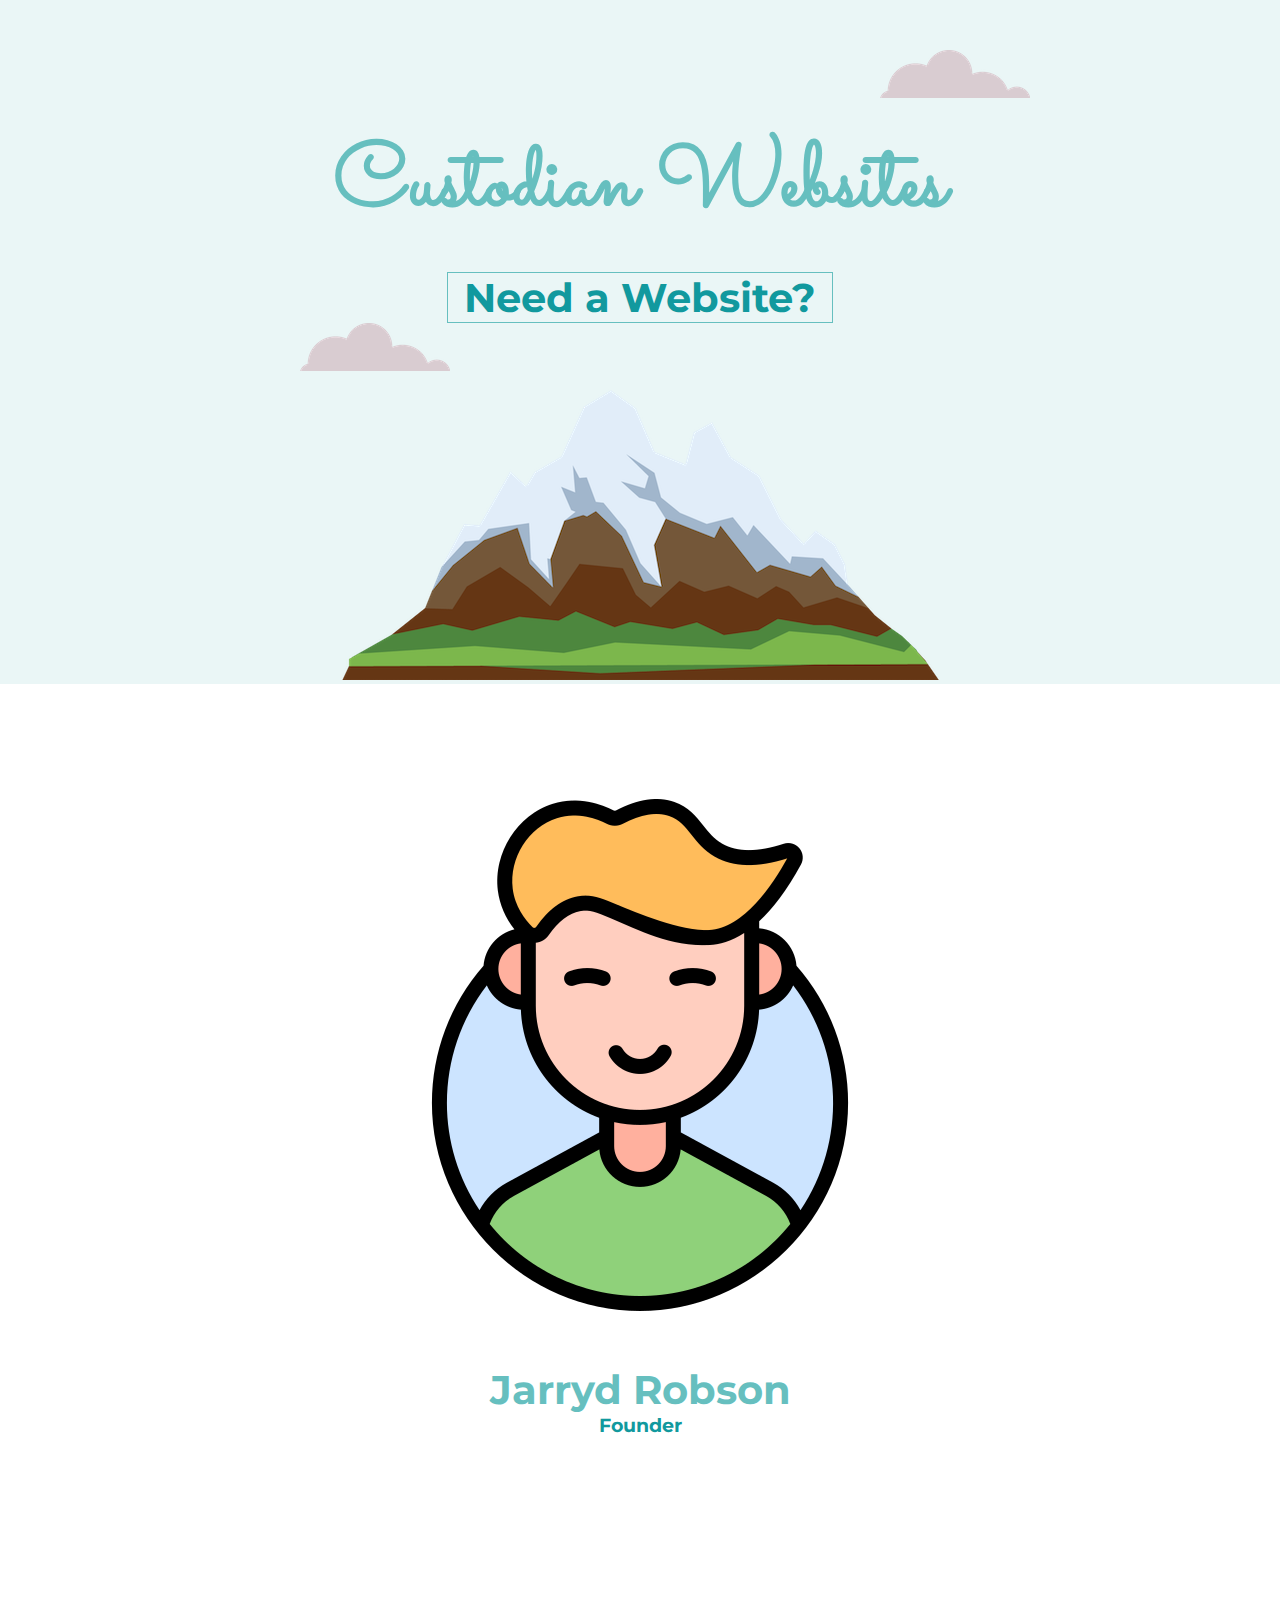
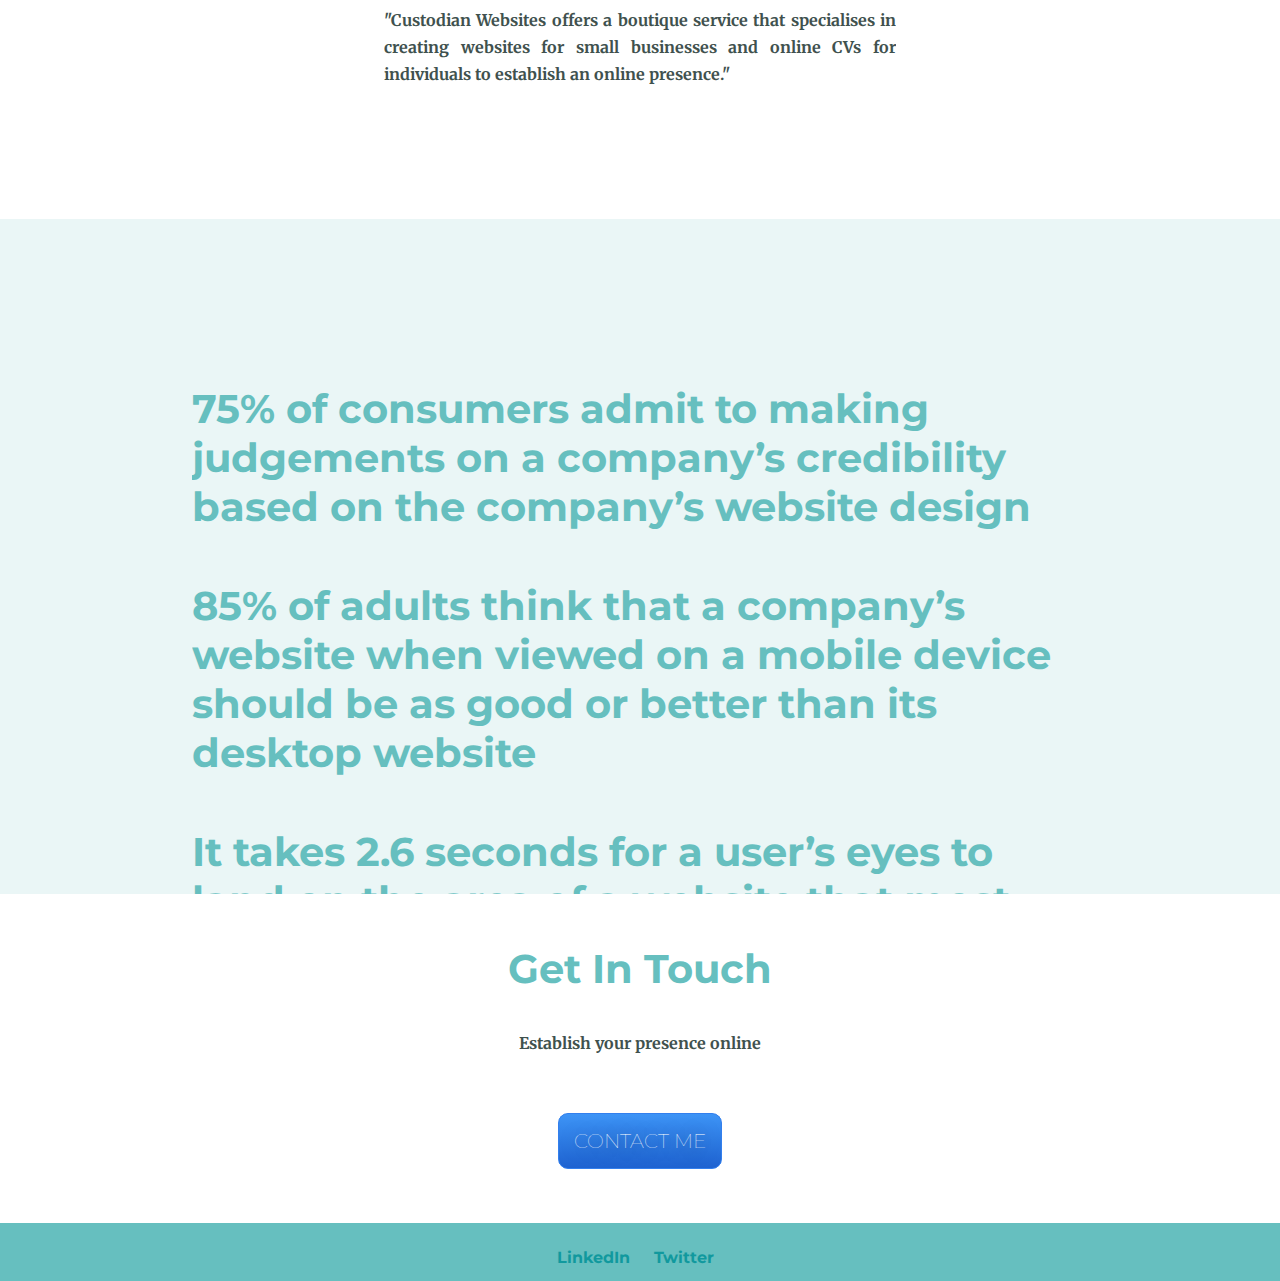
==== index.html @ 54a1c1e6 "Add files via upload" ====
<!DOCTYPE html>
<html lang="en" dir="ltr">

<head>
  <meta charset="utf-8">
  <meta content="width=device-width, initial-scale=1" name="viewport" />
  <title>Custodian Websites</title>

  <!-- Fontawesome -->
  <link rel="stylesheet" href="https://use.fontawesome.com/releases/v5.15.4/css/all.css" integrity="sha384-DyZ88mC6Up2uqS4h/KRgHuoeGwBcD4Ng9SiP4dIRy0EXTlnuz47vAwmeGwVChigm" crossorigin="anonymous">

  <!-- Icon -->
  <link rel="icon" href="favicon.ico">

  <!-- Javascript -->
  <script src="https://cdn.jsdelivr.net/npm/bootstrap@5.1.3/dist/js/bootstrap.bundle.min.js" integrity="sha384-ka7Sk0Gln4gmtz2MlQnikT1wXgYsOg+OMhuP+IlRH9sENBO0LRn5q+8nbTov4+1p" crossorigin="anonymous"></script>

  <!-- Bootstrap -->
  <link href="https://cdn.jsdelivr.net/npm/bootstrap@5.1.3/dist/css/bootstrap.min.css" rel="stylesheet" integrity="sha384-1BmE4kWBq78iYhFldvKuhfTAU6auU8tT94WrHftjDbrCEXSU1oBoqyl2QvZ6jIW3" crossorigin="anonymous">

  <!-- Font Import -->
  <link href="https://fonts.googleapis.com/css2?family=Merriweather:wght@300&family=Montserrat:wght@100&family=Sacramento&display=swap" rel="stylesheet">

  <!-- Stylesheet -->
  <link rel="stylesheet" href="style.css">
</head>

<body>

  <!-- Top Section -->
  <div class="nav-bar">
    <img class="top-cloud" src="cloud.png" alt="cloud-img">
    <h1>Custodian Websites</h1>
    <h2 class="first-call"><a href="#contact-me">Need a Website?</a></h2>
    <img class="bottom-cloud" src="cloud.png" alt="cloud-img">
    <img src="mountain.png" alt="mountain-img">
  </div>

  <!-- Section About Founder -->
  <div class="container">
    <div class="middle-container row">
      <div class="col-lg-6">
        <img class="profile-pic" src="man.png" alt="Jay-img">
        <h2>Jarryd Robson</h2>
        <h3>Founder</h>
      </div>
      <div class="profile col-lg-6 about">
        <p>"Custodian Websites offers a boutique service that specialises in creating websites for small businesses and online CVs for individuals to establish an online presence."</p>
      </div>
    </div>
  </div>


  <section class="web-stats">
    <div id="carouselExampleControls" class="carousel slide" data-bs-ride="false">
      <div class="carousel-inner">
        <div class="carousel-item active">
          <h2 class="stats">75% of consumers admit to making judgements on a company’s credibility based on the company’s website design</h>
        </div>
        <div class="carousel-item">
          <h2 class="stats">85% of adults think that a company’s website when viewed on a mobile device should be as good or better than its desktop website</h>
        </div>
        <div class="carousel-item">
          <h2 class="stats">It takes 2.6 seconds for a user’s eyes to land on the area of a website that most influences their first impression</h>
        </div>
        <div class="carousel-item">
          <h2 class="stats">Users spend an average of 5.94 seconds looking at a website’s main image</h>
        </div>
      </div>
      <button class="carousel-control-prev" type="button" data-bs-target="#carouselExampleControls" data-bs-slide="prev">
        <span class="carousel-control-prev-icon" aria-hidden="true"></span>
        <span class="visually-hidden">Previous</span>
      </button>
      <button class="carousel-control-next" type="button" data-bs-target="#carouselExampleControls" data-bs-slide="next">
        <span class="carousel-control-next-icon" aria-hidden="true"></span>
        <span class="visually-hidden">Next</span>
      </button>
    </div>
  </section>

  <div class="skills">
    <h2>My Skills.</h2>
    <div class="skill-row">
      <img class="program-img" src="programming.png" alt="programming-img">
      <h3>Making Websites</h3>
      <p>Lorem ipsum dolor sit amet, quis in duis, iaculis id felis. Consectetuer vestibulum, nunc urna lectus, erat ligula. Hendrerit nam, lectus ante, ut lorem eros.</p>
    </div>
    <div class="skill-row">
      <img class="bjj-img" src="karate.png" alt="gi-img">
      <h3>Brazillian Jiu Jitsu</h3>
      <p>Lorem ipsum dolor sit amet, mauris sed consectetuer. Etiam et eu, bibendum interdum, lacus quis mauris. Curabitur wisi, quisque vel eu, rutrum nam.</p>
    </div>
  </div>

  <!-- <hr> -->

  <!-- Contact Section -->
  <div id="contact-me">
    <h2>Get In Touch</h2>
    <p>Establish your presence online</p>
    <a href="mailto:jayrbsn@gmail.com" class="BUTTON_GAZ">CONTACT ME</a>
  </div>
  </div>


  <div class="bottom-container">
    <a class="footer-link" href="https://www.linkedin.com/in/jarryd-robson-0763a649/" target="_blank">LinkedIn<i class="fab fa-linkedin"></i></a>
    <a class="footer-link" href="https://twitter.com/robson_web" target="_blank">Twitter<i class="fab fa-twitter-square"></i></a>
  </div>
</body>

</html>
---- style.css ----
* {
  margin: 0;
  overflow-x: hidden;
}

body {
  text-align: center;
  font-family: 'Merriweather', serif;
  color: #40514E;
  font-weight: bold;
}

h2 {
  font-family: 'Montserrat', sans-serif;
  font-size: 2.5rem;
  color: #66BFBF;
}

h3 {
  font-family: 'Montserrat', sans-serif;
  color: #11999E;
}

a {
  color: #11999E;
  text-decoration: none;
}

hr {
  border: 10px dotted;
  border-style: none none dotted;
  width: 5%;
  margin: auto;
  color: grey;
  background-color: inherit;
}

.nav-bar {
  background-color: #EAF6F6;
  margin: auto;
  width: 100%;
  position: relative;
  padding-top: 100px;
}

.nav-bar h1 {
  padding: 20px;
  font-family: 'Sacramento', cursive;
  font-size: 5.62rem;
  margin: 50 auto 0 auto;
  color: #66BFBF;
}

.first-call{
  width: 30%;
  margin: auto;
  border: solid 1px;
  transition: 0.5s;
}

.first-call:hover{
  cursor: pointer;
  border: solid 5px;
}

.nav-bar p {
  padding: 0 20px 20px 20px;
  color: #40514E;
}

.bottom-cloud {
  position: absolute;
  left: 300px;
}

.top-cloud {
  position: absolute;
  top: 50px;
  right: 250px;
  bottom: 300px;
}

@media(max-width: 700px) {
  .nav-bar {
    min-height: 70vh;
    padding-top: 150px;
  }

  .nav-bar h1 {
    padding-top: 70px;
    font-size: 60px;
  }

  .nav-bar h2 {
    font-size: 25px;
  }

  .first-call{
    width: 70%;
  }

  .bottom-cloud {
    visibility: hidden;
  }
}

/*---Profile Section---*/
.profile-pic {
  margin: 100px auto 50px auto;
  width: 40%;
}

.middle-container{
  padding: 15px 0 80px;
}

.about{
  margin: 170px auto 50px;
  text-align: justify;
  width: 40%;
  color: #40514E;
  line-height: 1.7;
}



@media(max-width: 700px) {
  .about {
    width: 70%;
    text-align: justify;
    margin: 60px auto 20px;
  }

  hr {
    width: 15%;
    color: lightgrey;
  }
}

/* Stats Section */

.web-stats{
  background-color: #EAF6F6;
  width: 100%;
  height: 75vh;
}

.stats{
  width: 70%;
  margin: auto;
  color: #66BFBF;
  padding: 25px 0;
  font-weight: bold;
  text-align: left;
}

.carousel-control-prev-icon{
  margin-top: 135px;
  background-image: url("data:image/svg+xml,<svg xmlns='http://www.w3.org/2000/svg' viewBox='0 0 16 16' fill='%2366BFBF'><path d='M11.354 1.646a.5.5 0 0 1 0 .708L5.707 8l5.647 5.646a.5.5 0 0 1-.708.708l-6-6a.5.5 0 0 1 0-.708l6-6a.5.5 0 0 1 .708 0z'/></svg>");
}

.carousel-control-next-icon{
  margin-top: 135px;
  background-image: url("data:image/svg+xml,<svg xmlns='http://www.w3.org/2000/svg' viewBox='0 0 16 16' fill='%2366BFBF'><path d='M4.646 1.646a.5.5 0 0 1 .708 0l6 6a.5.5 0 0 1 0 .708l-6 6a.5.5 0 0 1-.708-.708L10.293 8 4.646 2.354a.5.5 0 0 1 0-.708z'/></svg>");
}

.carousel-inner{
margin: 140px auto 0;
}

@media(max-width: 700px) {
  .stats{
    font-size: 24px;
  }

  .carousel-inner{
  margin: 160px auto 0;
  }
}

/*---Skills Section---*/
.skills {
  margin-top: 50px;
  display: none;
}

.skill-row {
  width: 50%;
  margin: 80px auto 100px auto;
}

.skill-row h3 {
  text-align: left;
  line-height: 2;
}

.skill-row p {
  text-align: left;
  line-height: 2;
}

.program-img {
  width: 25%;
  float: left;
  margin-right: 30px;
}

.bjj-img {
  width: 25%;
  float: right;
  margin-left: 30px;
}

@media(max-width: 700px) {
  .skill-row p {
    width: 100%;
    text-align: justify;
    margin-top: 15px;
  }

  .skill-row {
    width: 70%;
    margin: 60px auto 50px auto;
  }

  .program-img {
    padding-bottom: 0;
    padding-top: 7px;
  }

  .bjj-img {
    padding-top: 7px;
  }
}

/*---Contact Section---*/
#contact-me {
  margin: 50px auto;
}

#contact-me h2 {
  margin-bottom: 15px;
}

#contact-me h3 {
  margin-top: 15px;
  margin-bottom: 15px;
}

#contact-me p {
  margin: 40px auto 60px;
}

@media(max-width: 700px){
  #contact-me{
    width: 80%;
  }

  #contact-me h2{
    font-size: 35px;
  }
}

/*---Section for footer---*/
.bottom-container {
  display: block;
  background-color: #66BFBF;
}

.bottom-container p {
  color: #EAF6F6;
  margin: 2px auto;
  font-size: 0.7rem;
  padding-top: 10px;
  padding-bottom: 20px;
}

.footer-link {
  padding: 10px 5px 0;
  display: inline-block;
  margin: 15px auto 10px auto;
  color: #11999E;
  text-decoration: none;
  font-family: 'Montserrat', sans-serif;
}

.footer-link:hover {
  color: #EAF6F6;
}

.fab{
  padding: 0 5px;
}

@media(max-width: 700px){
  .footer a{
    padding: 15px 0 0 0;
  }

  .bottom-container p{
    padding: 0;
  }
}

/*---CSS for contact button---*/
.BUTTON_GAZ {
  background: #3D94F6;
  background-image: -webkit-linear-gradient(top, #3D94F6, #1E62D0);
  background-image: -moz-linear-gradient(top, #3D94F6, #1E62D0);
  background-image: -ms-linear-gradient(top, #3D94F6, #1E62D0);
  background-image: -o-linear-gradient(top, #3D94F6, #1E62D0);
  background-image: -webkit-gradient(to bottom, #3D94F6, #1E62D0);
  -webkit-border-radius: 20px;
  -moz-border-radius: 20px;
  border-radius: 10px;
  color: #FFFFFF;
  font-family: 'Montserrat', sans-serif;
  font-size: 20px;
  font-weight: 100;
  padding: 15px;
  text-shadow: 1px 1px 20px #000000;
  border: solid #337FED 1px;
  text-decoration: none;
  display: inline-block;
  cursor: pointer;
  text-align: center;
}

.BUTTON_GAZ:hover {
  border: solid #337FED 1px;
  background: #1E62D0;
  background-image: -webkit-linear-gradient(top, #1E62D0, #3D94F6);
  background-image: -moz-linear-gradient(top, #1E62D0, #3D94F6);
  background-image: -ms-linear-gradient(top, #1E62D0, #3D94F6);
  background-image: -o-linear-gradient(top, #1E62D0, #3D94F6);
  background-image: -webkit-gradient(to bottom, #1E62D0, #3D94F6);
  -webkit-border-radius: 20px;
  -moz-border-radius: 20px;
  border-radius: 20px;
  text-decoration: none;
}
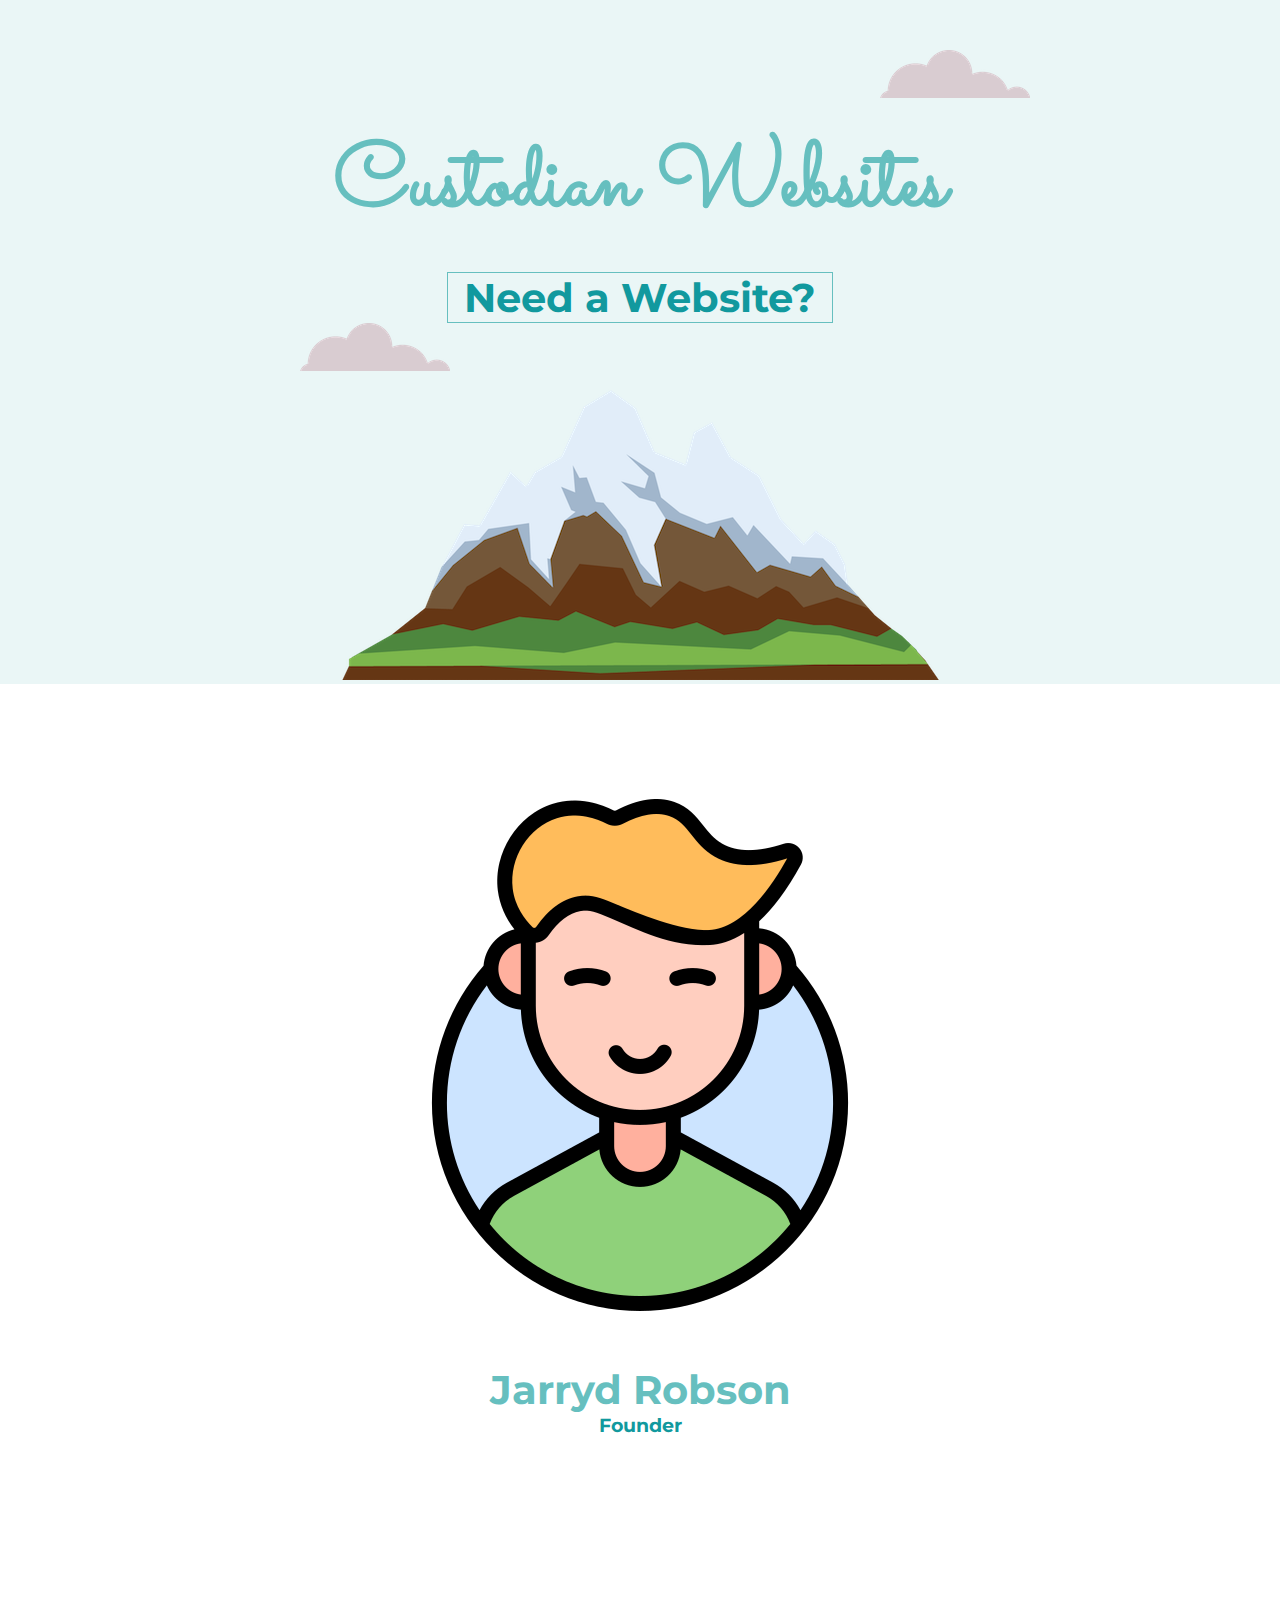
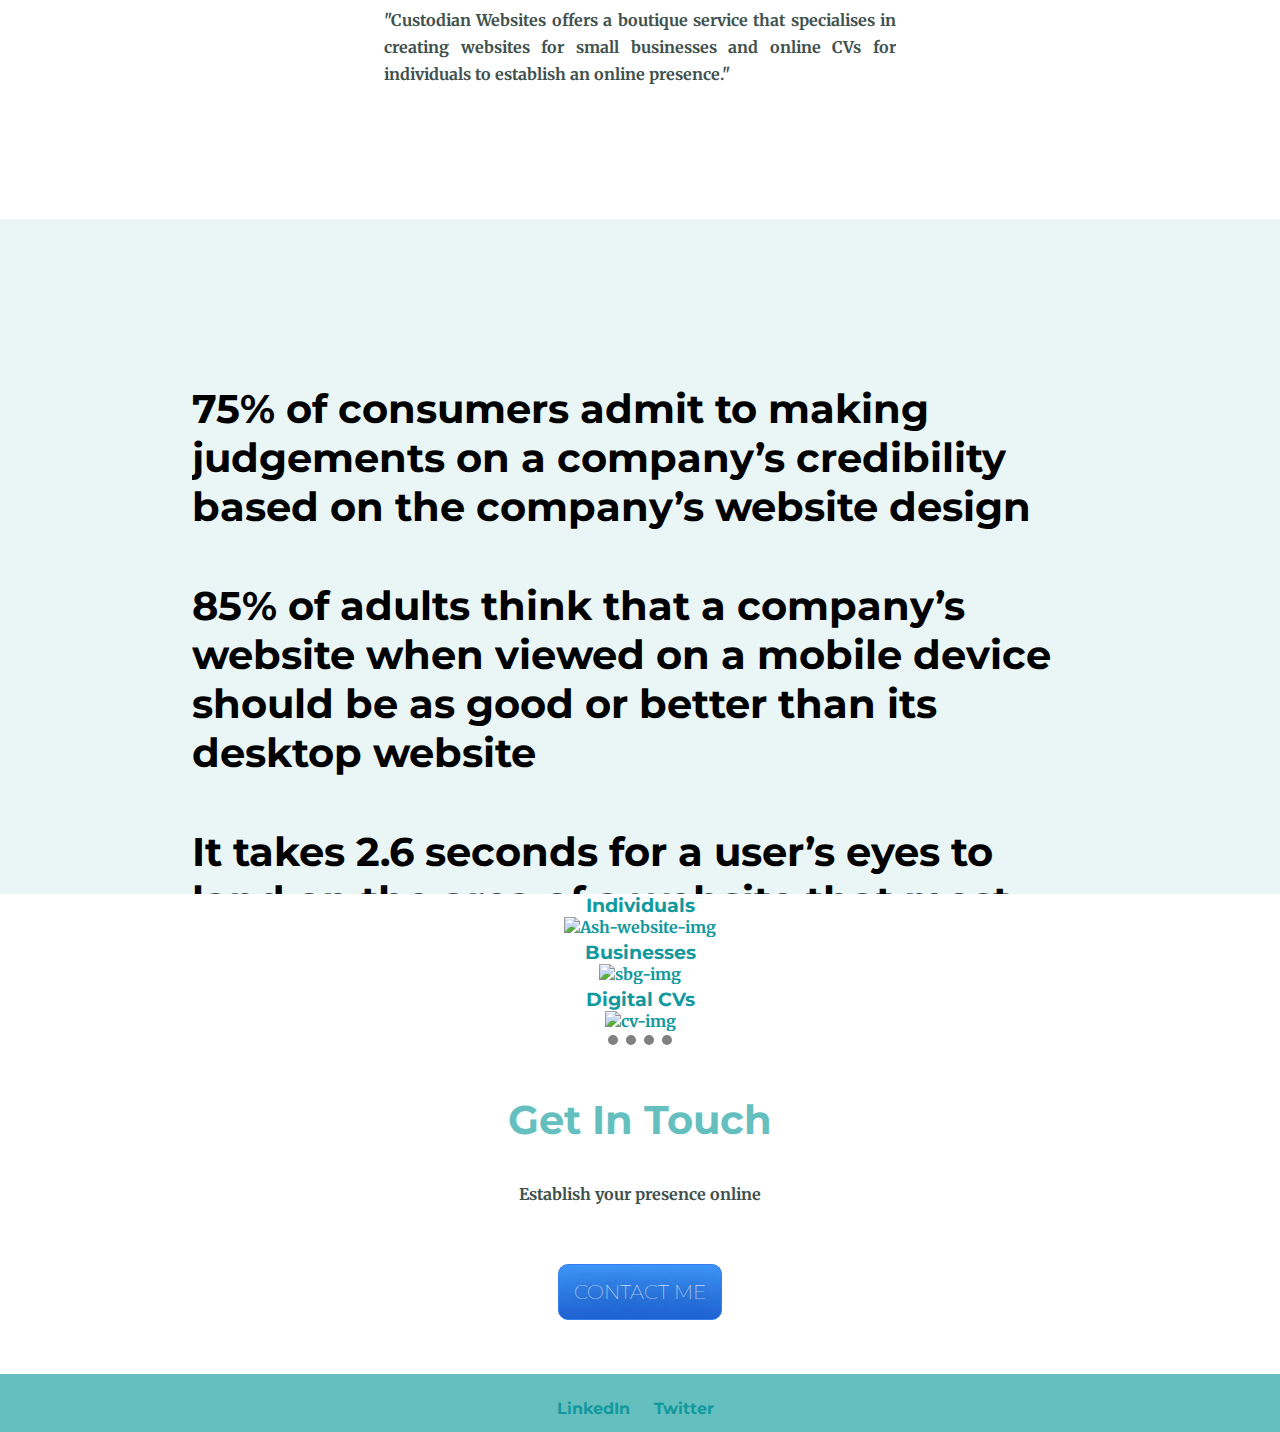
==== commit f9d09a2d: "Update index.html" ====
--- a/index.html
+++ b/index.html
@@ -33,7 +33,7 @@
     <h1>Custodian Websites</h1>
     <h2 class="first-call"><a href="#contact-me">Need a Website?</a></h2>
     <img class="bottom-cloud" src="cloud.png" alt="cloud-img">
-    <img src="mountain.png" alt="mountain-img">
+    <img class="mountain" src="mountain.png" alt="mountain-img">
   </div>
 
   <!-- Section About Founder -->
@@ -92,7 +92,24 @@
     </div>
   </div>
 
-  <!-- <hr> -->
+<!-- portfolio section -->
+  <div class="row portfolio">
+    <div class="col-md-4">
+      <h3>Individuals</h3>
+      <a href="https://www.coachash.co.za" target="_blank"><img src="individuals.png" alt="Ash-website-img"></a>
+    </div>
+    <div class="col-md-4">
+      <h3>Businesses</h3>
+      <a href="https://jayrbsn.github.io/SBG/" target="_blank"><img src="businesses.png" alt="sbg-img"></a>
+    </div>
+    <div class="col-md-4">
+      <h3>Digital CVs</h3>
+      <a href="https://jayrbsn.github.io/Hire-Me/" target="_blank"><img src="CVs.png" alt="cv-img"></a>
+    </div>
+
+  </div>
+
+  <hr>
 
   <!-- Contact Section -->
   <div id="contact-me">
--- a/style.css
+++ b/style.css
@@ -83,6 +83,8 @@
 @media(max-width: 700px) {
   .nav-bar {
     min-height: 70vh;
+    max-height: 95vh;
+    overflow-y: hidden;
     padding-top: 150px;
   }
 
@@ -100,6 +102,12 @@
   }
 
   .bottom-cloud {
+    position: absolute;
+    left: 200px;
+    margin-top: 100px;
+  }
+
+  .mountain{
     visibility: hidden;
   }
 }
@@ -127,7 +135,7 @@
 @media(max-width: 700px) {
   .about {
     width: 70%;
-    text-align: justify;
+    text-align: left;
     margin: 60px auto 20px;
   }
 
@@ -148,7 +156,7 @@
 .stats{
   width: 70%;
   margin: auto;
-  color: #66BFBF;
+  color: black;
   padding: 25px 0;
   font-weight: bold;
   text-align: left;
@@ -156,12 +164,12 @@
 
 .carousel-control-prev-icon{
   margin-top: 135px;
-  background-image: url("data:image/svg+xml,<svg xmlns='http://www.w3.org/2000/svg' viewBox='0 0 16 16' fill='%2366BFBF'><path d='M11.354 1.646a.5.5 0 0 1 0 .708L5.707 8l5.647 5.646a.5.5 0 0 1-.708.708l-6-6a.5.5 0 0 1 0-.708l6-6a.5.5 0 0 1 .708 0z'/></svg>");
+  background-image: url("data:image/svg+xml,<svg xmlns='http://www.w3.org/2000/svg' viewBox='0 0 16 16' fill='black'><path d='M11.354 1.646a.5.5 0 0 1 0 .708L5.707 8l5.647 5.646a.5.5 0 0 1-.708.708l-6-6a.5.5 0 0 1 0-.708l6-6a.5.5 0 0 1 .708 0z'/></svg>");
 }
 
 .carousel-control-next-icon{
   margin-top: 135px;
-  background-image: url("data:image/svg+xml,<svg xmlns='http://www.w3.org/2000/svg' viewBox='0 0 16 16' fill='%2366BFBF'><path d='M4.646 1.646a.5.5 0 0 1 .708 0l6 6a.5.5 0 0 1 0 .708l-6 6a.5.5 0 0 1-.708-.708L10.293 8 4.646 2.354a.5.5 0 0 1 0-.708z'/></svg>");
+  background-image: url("data:image/svg+xml,<svg xmlns='http://www.w3.org/2000/svg' viewBox='0 0 16 16' fill='black'><path d='M4.646 1.646a.5.5 0 0 1 .708 0l6 6a.5.5 0 0 1 0 .708l-6 6a.5.5 0 0 1-.708-.708L10.293 8 4.646 2.354a.5.5 0 0 1 0-.708z'/></svg>");
 }
 
 .carousel-inner{
@@ -174,7 +182,7 @@
   }
 
   .carousel-inner{
-  margin: 160px auto 0;
+  margin: 130px auto 0;
   }
 }
 
